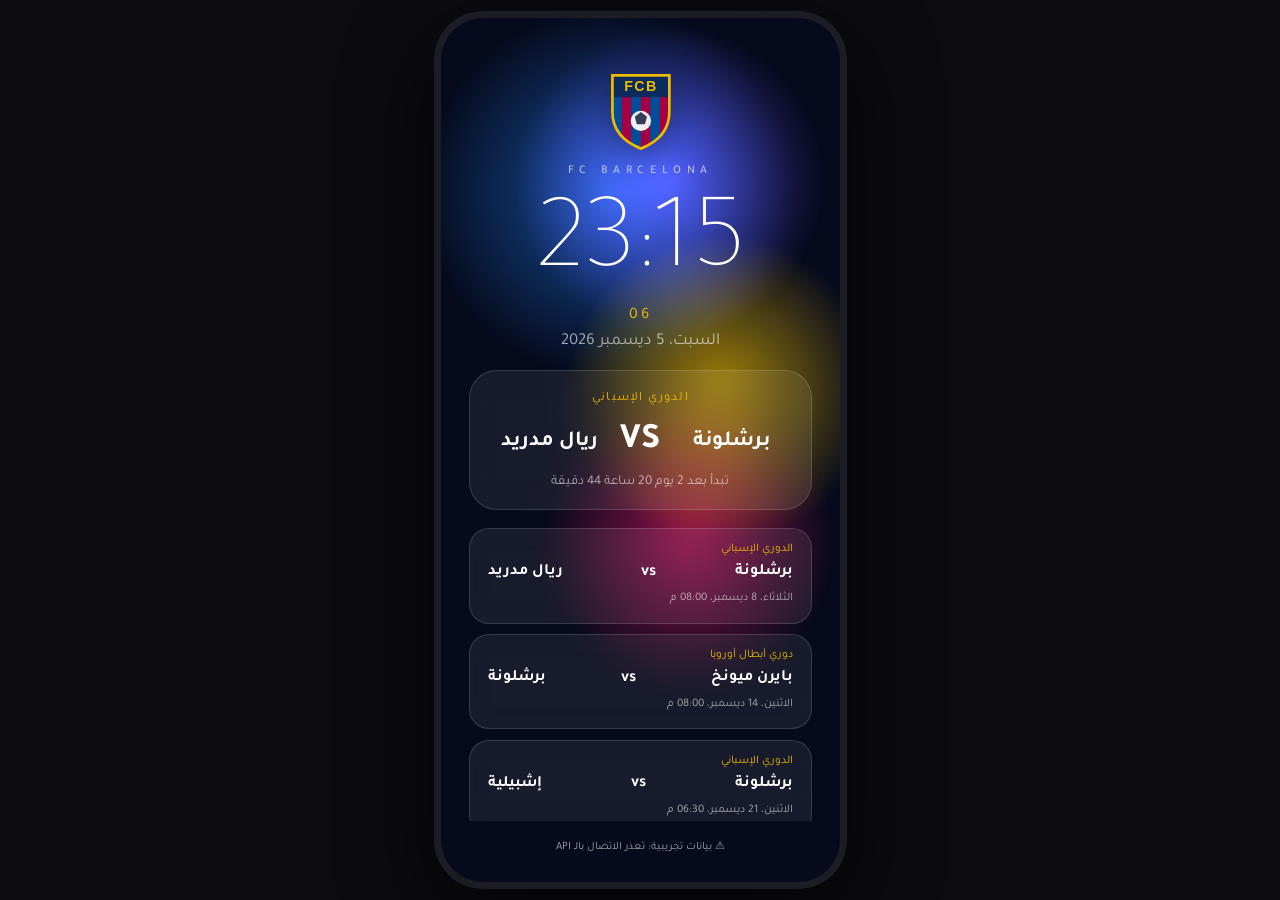
==== d1-aurora.html @ c65c8934 "Barcelona wallpaper: clock, fixtures, free stream links, 6 designs Co-Authored-By: Claude Sonnet 5.5" ====
<!doctype html>
<html lang="ar" dir="rtl">
<head>
<meta charset="utf-8">
<meta name="viewport" content="width=device-width,initial-scale=1,viewport-fit=cover">
<title>برشلونة · أورورا</title>
<link href="https://fonts.googleapis.com/css2?family=Tajawal:wght@200;400;500;700;800&display=swap" rel="stylesheet">
<link rel="stylesheet" href="base.css">
<style>
.phone{background:#060a1c}
</style>
</head>
<body>
<div class="phone" data-fx="blobs" data-colors="#1d6fd6,#d6155f,#6a4cff,#edbb00">
 <div class="bg"></div><canvas id="fx"></canvas>
 <div class="ui">
  <div class="crest"></div><div class="brand">FC BARCELONA</div>
  <div class="clock"><div id="time">00:00</div><span id="seconds"></span><div id="date"></div></div>
  <div id="hero"><div id="heroLeague"></div><div class="row"><span id="heroHome"></span><span id="heroScore"></span><span id="heroAway"></span></div><div id="countdown"></div></div>
  <div id="matches"></div><div id="note"></div>
 </div>
 <div id="modal"><div class="sheet"><h2 id="modalTitle"></h2><p id="modalSub"></p><div class="hint" id="streamHint"></div><div id="streamList"></div><button id="closeBtn">إغلاق ✕</button></div></div>
</div>
<script src="app.js"></script>
<script src="fx.js"></script>
</body>
</html>
---- base.css ----
:root{--fg:#fff;--muted:rgba(255,255,255,.62);--accent:#edbb00;--card:rgba(255,255,255,.07);--cardb:rgba(255,255,255,.15);--live:#ff5a7a;--sheet:#10142b}
*{box-sizing:border-box;margin:0}
html,body{height:100%}
body{display:grid;place-items:center;background:#0b0b10;font-family:"Tajawal","Segoe UI",Tahoma,sans-serif;overflow:hidden}

/* مقاس Galaxy S26 Ultra تقريباً 1440x3120 */
.phone{--px:0;--py:0;position:relative;overflow:hidden;container-type:size;color:var(--fg);
 height:min(96vh,calc(96vw*3120/1440));aspect-ratio:1440/3120;border-radius:42px;
 box-shadow:0 0 0 7px #1c1c24,0 30px 90px rgba(0,0,0,.7);touch-action:manipulation;user-select:none}
@media(max-width:600px){.phone{height:100dvh;width:100vw;aspect-ratio:auto;border-radius:0;box-shadow:none}}
#fx,.bg{position:absolute;inset:0;width:100%;height:100%;pointer-events:none}

.ui{position:relative;height:100%;display:flex;flex-direction:column;align-items:center;padding:13cqw 7cqw 7cqw;gap:4.5cqw}
.crest{width:17cqw;filter:drop-shadow(0 2cqw 4cqw rgba(0,0,0,.35));transition:transform .25s;
 transform:translate3d(calc(var(--px)*-1.6cqw),calc(var(--py)*-1.6cqw),0)}
.crest.pulse{animation:pulse .6s}
@keyframes pulse{50%{transform:scale(1.14)}}
.crest svg{display:block;width:100%}
.brand{font-size:3cqw;letter-spacing:1.4cqw;color:var(--muted);font-weight:500;margin-top:-2cqw}

.clock{text-align:center;direction:ltr;position:relative}
#time{font-size:27cqw;font-weight:200;line-height:1;letter-spacing:-.6cqw;font-variant-numeric:tabular-nums}
#seconds{display:inline-block;font-size:4cqw;color:var(--accent);margin-top:1cqw;letter-spacing:.8cqw}
#date{direction:rtl;font-size:4.2cqw;color:var(--muted);margin-top:1.5cqw}

#hero{width:100%;text-align:center;cursor:pointer;padding:5cqw 5cqw 4.5cqw;border-radius:7cqw;
 background:var(--card);border:1px solid var(--cardb);backdrop-filter:blur(18px);-webkit-backdrop-filter:blur(18px);
 transform:translate3d(calc(var(--px)*.8cqw),calc(var(--py)*.8cqw),0)}
#heroLeague{font-size:3.2cqw;color:var(--accent);letter-spacing:.3cqw}
.row{display:flex;justify-content:space-between;align-items:center;margin:3.4cqw 0 2.6cqw;font-size:5.4cqw;font-weight:700}
.row span{flex:1}
#heroScore{flex:0 0 auto!important;font-size:9cqw;font-weight:800;padding:0 3cqw}
#countdown{font-size:3.4cqw;color:var(--muted)}
#countdown.live{color:var(--live);font-weight:700;animation:blink 1.4s infinite}
@keyframes blink{50%{opacity:.45}}

#matches{width:100%;flex:1;min-height:0;overflow:auto;display:flex;flex-direction:column;gap:2.6cqw;scrollbar-width:none}
#matches::-webkit-scrollbar{display:none}
.match{all:unset;box-sizing:border-box;display:block;width:100%;cursor:pointer;padding:3.6cqw 4.6cqw;border-radius:5cqw;
 background:var(--card);border:1px solid var(--cardb);backdrop-filter:blur(14px);-webkit-backdrop-filter:blur(14px);transition:transform .2s,background .2s}
.match:active{transform:scale(.97)}
.match .lg{font-size:2.9cqw;color:var(--accent)}
.teams{display:flex;justify-content:space-between;align-items:center;margin:1.6cqw 0;font-size:4cqw;font-weight:600}
.score{font-size:4.2cqw;padding:0 2cqw}
.badge{font-size:2.9cqw;color:var(--muted)}.badge.live{color:var(--live);font-weight:700}
.empty{color:var(--muted);text-align:center;font-size:3.6cqw}
#note{font-size:2.8cqw;color:var(--muted);text-align:center}

#modal{position:absolute;inset:0;background:rgba(0,0,0,.55);backdrop-filter:blur(8px);-webkit-backdrop-filter:blur(8px);display:none;align-items:flex-end;z-index:9}
#modal.open{display:flex}
.sheet{width:100%;max-height:82%;overflow:auto;background:var(--sheet);color:var(--sheet-fg,#fff);border-radius:8cqw 8cqw 0 0;padding:6cqw 6cqw 8cqw;animation:up .3s ease-out}
@keyframes up{from{transform:translateY(30%);opacity:0}}
.sheet h2{font-size:5.6cqw}.sheet p{font-size:3.2cqw;color:var(--accent);margin:1cqw 0 3cqw}
.sheet .hint{font-size:2.8cqw;opacity:.65;margin-bottom:3cqw;line-height:1.7}
#streamList a{display:flex;align-items:center;gap:2cqw;color:inherit;text-decoration:none;padding:3.4cqw 4cqw;border-radius:4cqw;margin-bottom:2cqw;background:rgba(127,127,160,.16);font-size:3.7cqw}
#streamList a:active{background:var(--accent);color:#000}
#streamList small{margin-inline-start:auto;opacity:.65;font-size:2.8cqw}
#streamList i{font-style:normal;opacity:.6}
#closeBtn{all:unset;cursor:pointer;display:block;margin:3cqw auto 0;opacity:.6;font-size:3.4cqw}
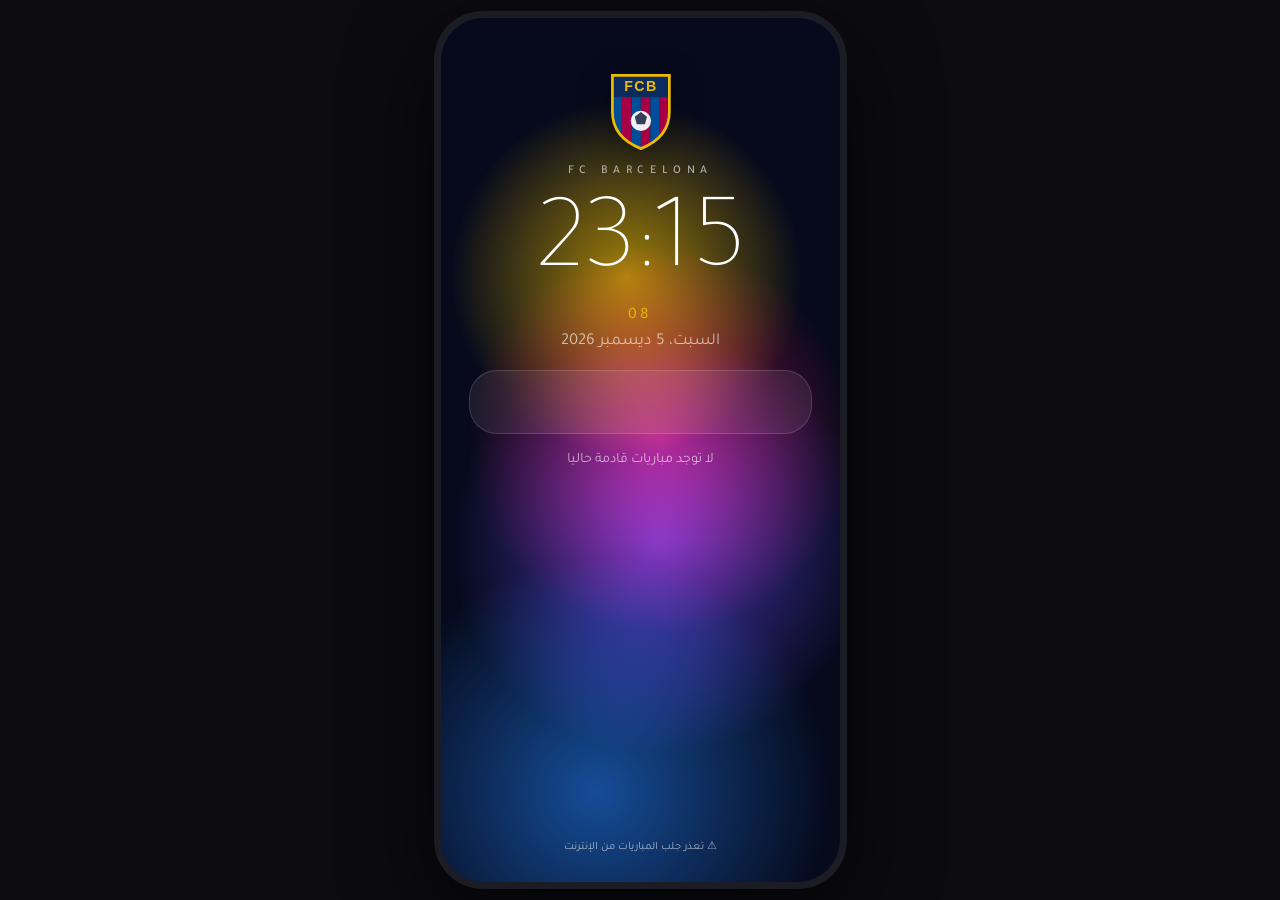
==== commit 234f8bdd: "Show score and date on wallpapers; auto-update workflow Co-Authored-By: Claude Sonnet 5.5 <noreply@a" ====
--- a/d1-aurora.html
+++ b/d1-aurora.html
@@ -16,7 +16,7 @@
  <div class="ui">
   <div class="crest"></div><div class="brand">FC BARCELONA</div>
   <div class="clock"><div id="time">00:00</div><span id="seconds"></span><div id="date"></div></div>
-  <div id="hero"><div id="heroLeague"></div><div class="row"><span id="heroHome"></span><span id="heroScore"></span><span id="heroAway"></span></div><div id="countdown"></div></div>
+  <div id="hero"><div id="heroLeague"></div><div id="heroDate"></div><div class="row"><span id="heroHome"></span><span id="heroScore"></span><span id="heroAway"></span></div><div id="countdown"></div></div>
   <div id="matches"></div><div id="note"></div>
  </div>
  <div id="modal"><div class="sheet"><h2 id="modalTitle"></h2><p id="modalSub"></p><div class="hint" id="streamHint"></div><div id="streamList"></div><button id="closeBtn">إغلاق ✕</button></div></div>
--- a/base.css
+++ b/base.css
@@ -57,3 +57,14 @@
 #streamList small{margin-inline-start:auto;opacity:.65;font-size:2.8cqw}
 #streamList i{font-style:normal;opacity:.6}
 #closeBtn{all:unset;cursor:pointer;display:block;margin:3cqw auto 0;opacity:.6;font-size:3.4cqw}
+
+/* وضع الصورة: ?wall في الرابط (الساعة تظهر من شاشة القفل، فنخفيها) */
+.wall body{display:block}
+.wall .phone{height:100vh;width:100vw;aspect-ratio:auto;border-radius:0;box-shadow:none}
+.wall .clock,.wall #countdown,.wall #note,.wall #modal{display:none}
+.wall .ui{justify-content:flex-end;padding:0 7cqw 20cqw;gap:3.5cqw}
+.wall .crest:not(.wm){width:30cqw;margin-bottom:4cqw}
+.wall .brand{margin:0 0 4cqw}
+.wall #matches{flex:none;overflow:visible}
+.wall #hero{cursor:default}
+#heroDate{font-size:3.4cqw;color:var(--muted);margin-top:1cqw}
